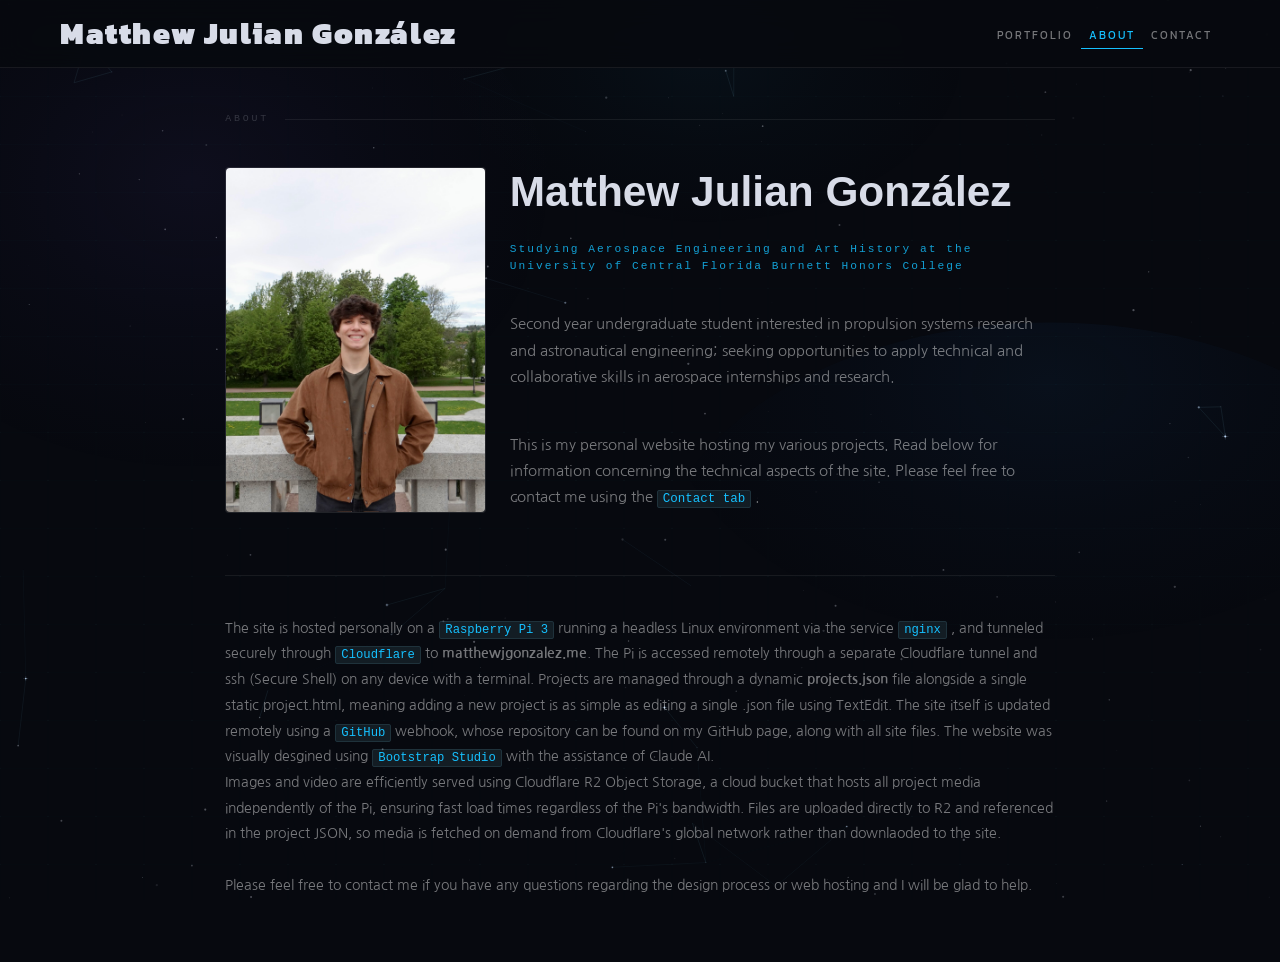
==== about.html @ 88d0260d "update" ====
<!DOCTYPE html>
<html data-bs-theme="light" lang="en">

<head>
    <meta charset="utf-8">
    <meta name="viewport" content="width=device-width, initial-scale=1.0, shrink-to-fit=no">
    <title>Matthew J. Gonzalez — About</title>
    <link rel="stylesheet" href="assets/bootstrap/css/bootstrap.min.css">
    <link rel="stylesheet" href="https://fonts.googleapis.com/css?family=Acme&amp;display=swap">
    <link rel="stylesheet" href="https://fonts.googleapis.com/css?family=Kanit&amp;display=swap">
    <link rel="stylesheet" href="https://fonts.googleapis.com/css?family=Nanum+Gothic&amp;display=swap">
    <link rel="stylesheet" href="https://fonts.googleapis.com/css?family=Nanum+Gothic+Coding&amp;display=swap">
    <link rel="stylesheet" href="assets/css/bss-overrides.css">
    <link rel="stylesheet" href="assets/css/custom.css">
</head>

<body><canvas id="stars"></canvas>
    <nav class="navbar navbar-expand-lg fixed-top pt-0 pb-0">
        <div class="container"><a class="navbar-brand" href="index.html">Matthew Julian González</a><button class="navbar-toggler" data-bs-toggle="collapse" data-bs-target="#navMenu" type="button"><span class="navbar-toggler-icon"></span></button>
            <div class="collapse navbar-collapse" id="navMenu">
                <ul class="navbar-nav ms-auto">
                    <li class="nav-item"><a class="nav-link" href="index.html">Portfolio</a></li>
                    <li class="nav-item"><a class="nav-link active" aria-current="page" href="about.html">About</a></li>
                    <li class="nav-item"><a class="nav-link" href="contact.html">Contact</a></li>
                </ul>
            </div>
        </div>
    </nav>
    <main>
        <div class="container py-5">
            <div class="row justify-content-center">
                <div class="col-12 col-md-10 col-lg-8">
                    <div class="page-label"><span>About</span></div>
                    <div class="row align-items-start mb-5 g-4">
                        <div class="col-12 col-sm-4">
                            <section class="portrait"><span><img class="ms-0 ps-0" src="assets/img/57A98EC6-3224-4E97-8A0B-B3E37F443D0D_1_201_a.jpeg" width="284" height="213"></span></section>
                        </div>
                        <div class="col-12 col-sm-8 col-xxl-8">
                            <div class="bio-name"><span>Matthew Julian González</span></div>
                            <div class="bio-role"><span><br>Studying Aerospace Engineering and Art History at the University of Central Florida Burnett Honors College<br><br></span></div>
                            <p class="bio-text">Second year undergraduate student interested in propulsion systems research and astronautical engineering; seeking opportunities to apply technical and collaborative skills in aerospace internships and research.<br><br></p><p class="mt-3 bio-text">This is my personal website hosting my various projects. Read below for information concerning the technical aspects of the site. Please feel free to contact me using the <a href="contact.html"><code class="link-box">Contact tab</code></a> .</p>

                        </div>
                    </div>
                    <hr class="section-divider">
                    <div class="section-label"><span></span></div><p class="tech-text">The site is hosted personally on a <a href="https://www.raspberrypi.com"><code class="link-box">Raspberry Pi 3</code></a> running a headless Linux environment via the service <a href="https://nginx.org" target="_blank"><code>nginx</code></a> , and tunneled securely through <a href="https://www.cloudflare.com"><code class="link-box">Cloudflare</code></a> to <strong>matthewjgonzalez.me</strong>. The Pi is accessed remotely through a separate Cloudflare tunnel and ssh (Secure Shell) on any device with a terminal. Projects are managed through a dynamic <strong>projects.json </strong>file alongside a single static project.html, meaning adding a new project is as simple as editing a single .json file using TextEdit. The site itself is updated remotely using a <a href="https://github.com"><code class="link-box">GitHub</code></a> webhook, whose repository can be found on my GitHub page, along with all site files. The website was visually desgined using <a href="https://bootstrapstudio.io"><code class="link-box">Bootstrap Studio</code></a> with the assistance of Claude AI.<br>Images and video are efficiently served using Cloudflare R2 Object Storage, a cloud bucket that hosts all project media independently of the Pi, ensuring fast load times regardless of the Pi's bandwidth. Files are uploaded directly to R2 and referenced in the project JSON, so media is fetched on demand from Cloudflare's global network rather than downlaoded to the site.<br><br>Please feel free to contact me if you have any questions regarding the design process or web hosting and I will be glad to help.</p>

                </div>
            </div>
        </div>
    </main>
    <script src="assets/bootstrap/js/bootstrap.min.js"></script>
    <script src="assets/js/main-4.js"></script>
</body>

</html>
---- assets/css/bss-overrides.css ----
:root, [data-bs-theme=light] {
  --bs-body-font-family: Acme, sans-serif;
}

[data-bs-theme=dark] {
  --bs-body-font-family: 'Nanum Gothic', sans-serif;
}
---- assets/css/custom.css ----
html {
  font-size: 16px;
}

/* ── DESIGN TOKENS ───────────────────────────────────────────────── */

:root {
  --bg: #07090f;
  --surface: rgba(255,255,255,0.025);
  --surface-2: rgba(255,255,255,0.04);
  --border: rgba(255,255,255,0.07);
  --border-hover: rgba(126,200,227,0.38);
  --text: #d8dce8;
  --text-muted: rgba(255,255,255,0.45);
  --text-dim: rgba(216,220,232,0.2);
  --accent: #16c1ff;
  --accent-dim: rgba(126,200,227,0.1);
  --accent-glow: rgba(126,200,227,0.06);
}

/* ── BASE ────────────────────────────────────────────────────────── */

body {
  background-color: var(--bg);
  color: var(--text);
  /*font-family: 'Syne', sans-serif;*/
  font-family: 'Nanum Gothic', sans-serif;
  overflow-x: hidden;
}

#stars {
  position: fixed;
  inset: 0;
  z-index: 0;
  pointer-events: none;
}

main {
  position: relative;
  z-index: 1;
  padding-top: 64px;
  min-height: 100vh;
}

/* ── NAVBAR ──────────────────────────────────────────────────────── */

.navbar {
  height: 68px;
  background: rgba(7,9,15,0.9) !important;
  backdrop-filter: blur(14px);
  -webkit-backdrop-filter: blur(14px);
  border-bottom: 1px solid var(--border);
  padding-left: 3rem;
  padding-right: 3rem;
}

.navbar-brand {
  font-family: 'Kanit', monospace;
  font-size: 1.9rem;
  font-weight: 900;
  letter-spacing: 0.1rem;
  color: var(--text) !important;
  /*text-transform: uppercase;*/
}

.nav-link {
  font-family: 'Kanit', monospace;
  font-size: 0.7rem;
  letter-spacing: 0.18em;
  text-transform: uppercase;
  color: var(--text-muted) !important;
  position: relative;
  padding-bottom: 4px !important;
  transition: color 0.2s;
}

.nav-link::after {
  content: '';
  position: absolute;
  bottom: -1px;
  left: 0;
  right: 0;
  height: 1px;
  background: var(--accent);
  transform: scaleX(0);
  transform-origin: left;
  transition: transform 0.25s ease;
}

.nav-link:hover, .nav-link.active {
  color: var(--accent) !important;
}

.nav-link:hover::after, .nav-link.active::after {
  transform: scaleX(1);
}

/* ── PAGE LABEL ──────────────────────────────────────────────────── */

.page-label {
  font-family: 'DM Mono', monospace;
  font-size: 0.62rem;
  letter-spacing: 0.28em;
  color: var(--text-dim);
  text-transform: uppercase;
  margin-bottom: 2.5rem;
  display: flex;
  align-items: center;
  gap: 1rem;
}

.page-label::after {
  content: '';
  flex: 1;
  height: 1px;
  background: var(--border);
}

/* ── PROJECT CARDS (index.html) ──────────────────────────────────── */

.project-card.card {
  background: var(--surface);
  border: 1px solid var(--border) !important;
  border-radius: 6px !important;
  cursor: pointer;
  transition: border-color 0.3s, transform 0.25s, box-shadow 0.3s;
  position: relative;
  overflow: hidden;
  margin-bottom: 1.5rem;
  text-decoration: none;
  color: inherit;
  display: block;
}

.project-card.card::before {
  content: '';
  position: absolute;
  inset: 0;
  background: linear-gradient(135deg, var(--accent-glow) 0%, transparent 55%);
  opacity: 0;
  transition: opacity 0.3s;
  pointer-events: none;
}

.project-card.card:hover {
  border-color: var(--border-hover) !important;
  transform: translateY(-3px);
  box-shadow: 0 12px 40px rgba(0,0,0,0.5), 0 0 0 1px rgba(126,200,227,0.07) !important;
  color: inherit;
}

.project-card.card:hover::before {
  opacity: 1;
}

.card-subtitle-label {
  font-family: 'DM Mono', monospace;
  font-size: 0.6rem;
  letter-spacing: 0.2em;
  color: var(--accent);
  text-transform: uppercase;
  opacity: 0.75;
  margin-bottom: 0.4rem;
}

.card-title {
  font-family: 'Syne', sans-serif;
  font-size: 1.15rem;
  font-weight: 600;
  color: var(--text);
  margin-bottom: 1.1rem;
}

.card-image-box {
  width: 100%;
  height: 210px;
  background: var(--surface-2);
  border: 1px solid var(--border);
  border-radius: 4px;
  display: flex;
  align-items: center;
  justify-content: center;
  margin-bottom: 1.1rem;
  position: relative;
  overflow: hidden;
}

/* Subtle engineering grid on image placeholder */

.card-image-box::after {
  content: '';
  position: absolute;
  inset: 0;
  background-image: linear-gradient(rgba(255,255,255,0.018) 1px, transparent 1px), linear-gradient(90deg, rgba(255,255,255,0.018) 1px, transparent 1px);
  background-size: 28px 28px;
}

.img-placeholder {
  font-family: 'DM Mono', monospace;
  font-size: 0.6rem;
  letter-spacing: 0.18em;
  color: var(--text-dim);
  text-transform: uppercase;
  z-index: 1;
}

.card-blurb {
  font-size: 0.88rem;
  color: var(--text-muted);
  line-height: 1.72;
  margin-bottom: 1rem;
}

.card-skills {
  display: flex;
  flex-wrap: wrap;
  gap: 0.45rem;
  margin-bottom: 1.25rem;
}

.skill-tag {
  font-family: 'DM Mono', monospace;
  font-size: 0.6rem;
  letter-spacing: 0.1em;
  color: var(--accent);
  background: var(--accent-dim);
  border: 1px solid rgba(126,200,227,0.14);
  border-radius: 2px;
  padding: 3px 8px;
  text-transform: uppercase;
}

.card-cta {
  padding-top: 1rem;
  border-top: 1px solid var(--border);
  display: flex;
  align-items: center;
  justify-content: space-between;
}

.cta-text {
  font-family: 'DM Mono', monospace;
  font-size: 0.62rem;
  letter-spacing: 0.14em;
  color: var(--text-dim);
  text-transform: uppercase;
}

.cta-arrow {
  font-size: 0.85rem;
  color: var(--accent);
  transition: transform 0.2s;
  opacity: 0.7;
}

.project-card.card:hover .cta-arrow {
  transform: translateX(5px);
  opacity: 1;
}

/* ── ABOUT PAGE ──────────────────────────────────────────────────── */

.portrait {
  aspect-ratio: 1;
  width: 100%;
  background: var(--surface-2);
  border: 1px solid var(--border);
  border-radius: 4px;
  display: flex;
  align-items: center;
  justify-content: center;
  font-family: 'DM Mono', monospace;
  font-size: 0.58rem;
  letter-spacing: 0.14em;
  color: var(--text-dim);
  text-transform: uppercase;
}

.bio-name {
  font-family: 'Syne', sans-serif;
  font-size: 2.65rem;
  font-weight: 700;
  color: var(--text);
  margin-bottom: 0.4rem;
  line-height: 1.2;
}

.bio-role {
  font-family: 'DM Mono', monospace;
  font-size: 0.7rem;
  letter-spacing: 0.18em;
  color: var(--accent);
  /*text-transform: uppercase;*/
  margin-bottom: 1.25rem;
  opacity: 0.82;
}

.bio-text {
  font-size: 0.92rem;
  color: var(--text-muted);
  line-height: 1.78;
}

.section-divider {
  border-color: var(--border);
  opacity: 1;
  margin: 2.5rem 0;
}

.section-label {
  font-family: 'DM Mono', monospace;
  font-size: 0.6rem;
  letter-spacing: 0.26em;
  color: var(--text-dim);
  text-transform: uppercase;
  margin-bottom: 1rem;
}

.tech-text {
  font-size: 0.9rem;
  color: var(--text-muted);
  line-height: 1.78;
}

.tech-text code {
  font-family: 'DM Mono', monospace;
  font-size: 0.85em;
  color: var(--accent);
  background: var(--accent-dim);
  border: 1px solid rgba(126,200,227,0.12);
  border-radius: 2px;
  padding: 1px 5px;
}

/* ── CONTACT PAGE ────────────────────────────────────────────────── */

.contact-intro {
  font-size: 0.92rem;
  color: var(--text-muted);
  line-height: 1.72;
  margin-bottom: 2.5rem;
  max-width: 440px;
}

.social-row {
  display: flex;
  align-items: center;
  justify-content: space-between;
  padding: 0.9rem 1.25rem;
  border: 1px solid var(--border);
  border-radius: 4px;
  background: var(--surface);
  margin-bottom: 0.7rem;
  transition: border-color 0.2s, background 0.2s;
  text-decoration: none;
  color: inherit;
}

.social-row:hover {
  border-color: var(--border-hover);
  background: var(--accent-glow);
  color: inherit;
}

.social-name {
  font-family: 'DM Mono', monospace;
  font-size: 0.78rem;
  letter-spacing: 0.1em;
  color: var(--text);
}

.social-handle {
  font-family: 'DM Mono', monospace;
  font-size: 0.68rem;
  color: var(--text-muted);
}

/* ── PROJECT DETAIL PAGES (/projects/*.html) ─────────────────────── */

.back-link {
  font-family: 'DM Mono', monospace;
  font-size: 0.68rem;
  letter-spacing: 0.16em;
  color: var(--text-muted);
  text-transform: uppercase;
  display: inline-flex;
  align-items: center;
  gap: 0.5rem;
  margin-bottom: 2.5rem;
  transition: color 0.2s;
  text-decoration: none;
}

.back-link:hover {
  color: var(--accent);
}

.project-detail-subtitle {
  font-family: 'DM Mono', monospace;
  font-size: 0.62rem;
  letter-spacing: 0.2em;
  color: var(--accent);
  text-transform: uppercase;
  opacity: 0.78;
  margin-bottom: 0.5rem;
}

.project-detail-title {
  font-family: 'Syne', sans-serif;
  font-size: 2rem;
  font-weight: 700;
  color: var(--text);
  margin-bottom: 2rem;
  line-height: 1.15;
}

.gallery-cell {
  aspect-ratio: 16/10;
  background: var(--surface-2);
  border: 1px solid var(--border);
  border-radius: 4px;
  display: flex;
  align-items: center;
  justify-content: center;
  position: relative;
  overflow: hidden;
  margin-bottom: 1rem;
}

.gallery-cell::after {
  content: '';
  position: absolute;
  inset: 0;
  background-image: linear-gradient(rgba(255,255,255,0.015) 1px, transparent 1px), linear-gradient(90deg, rgba(255,255,255,0.015) 1px, transparent 1px);
  background-size: 24px 24px;
}

.gallery-cell span {
  font-family: 'DM Mono', monospace;
  font-size: 0.55rem;
  color: var(--text-dim);
  letter-spacing: 0.12em;
  text-transform: uppercase;
  z-index: 1;
}

.project-desc {
  font-size: 0.93rem;
  color: var(--text-muted);
  line-height: 1.78;
  margin-bottom: 2rem;
}

/* ── SCROLLBAR ───────────────────────────────────────────────────── */

::-webkit-scrollbar {
  width: 3px;
}

::-webkit-scrollbar-track {
  background: transparent;
}

::-webkit-scrollbar-thumb {
  background: rgba(255,255,255,0.08);
  border-radius: 2px;
}

.container {
  max-width: 1800px;
}

.tech-text a code {
  color: var(--accent) !important;
  background: var(--accent-dim) !important;
  border: 1px solid rgba(126,200,227,0.12) !important;
  border-radius: 2px !important;
  padding: 1px 5px !important;
  text-decoration: none !important;
}

.link-box {
  font-family: 'DM Mono', monospace;
  font-size: 0.85em;
  color: var(--accent) !important;
  background: var(--accent-dim) !important;
  border: 1px solid rgba(126,200,227,0.12) !important;
  border-radius: 2px !important;
  padding: 1px 5px !important;
  text-decoration: none !important;
}

a:has(code) {
  text-decoration: none !important;
}

a:has(code):hover code {
  background: rgba(126,200,227,0.2) !important;
  border-color: rgba(126,200,227,0.4) !important;
}

.portrait img {
  width: 100%;
  height: 100%;
  object-fit: cover;
  border-radius: 4px;
}

/* Card thumbnail image */

.card-thumb {
  width: 100%;
  height: auto;
  max-height: 550px;
  object-fit: contain;
  border-radius: 4px;
  border: 1px solid var(--border);
  display: block;
  margin-bottom: 1.1rem;
}
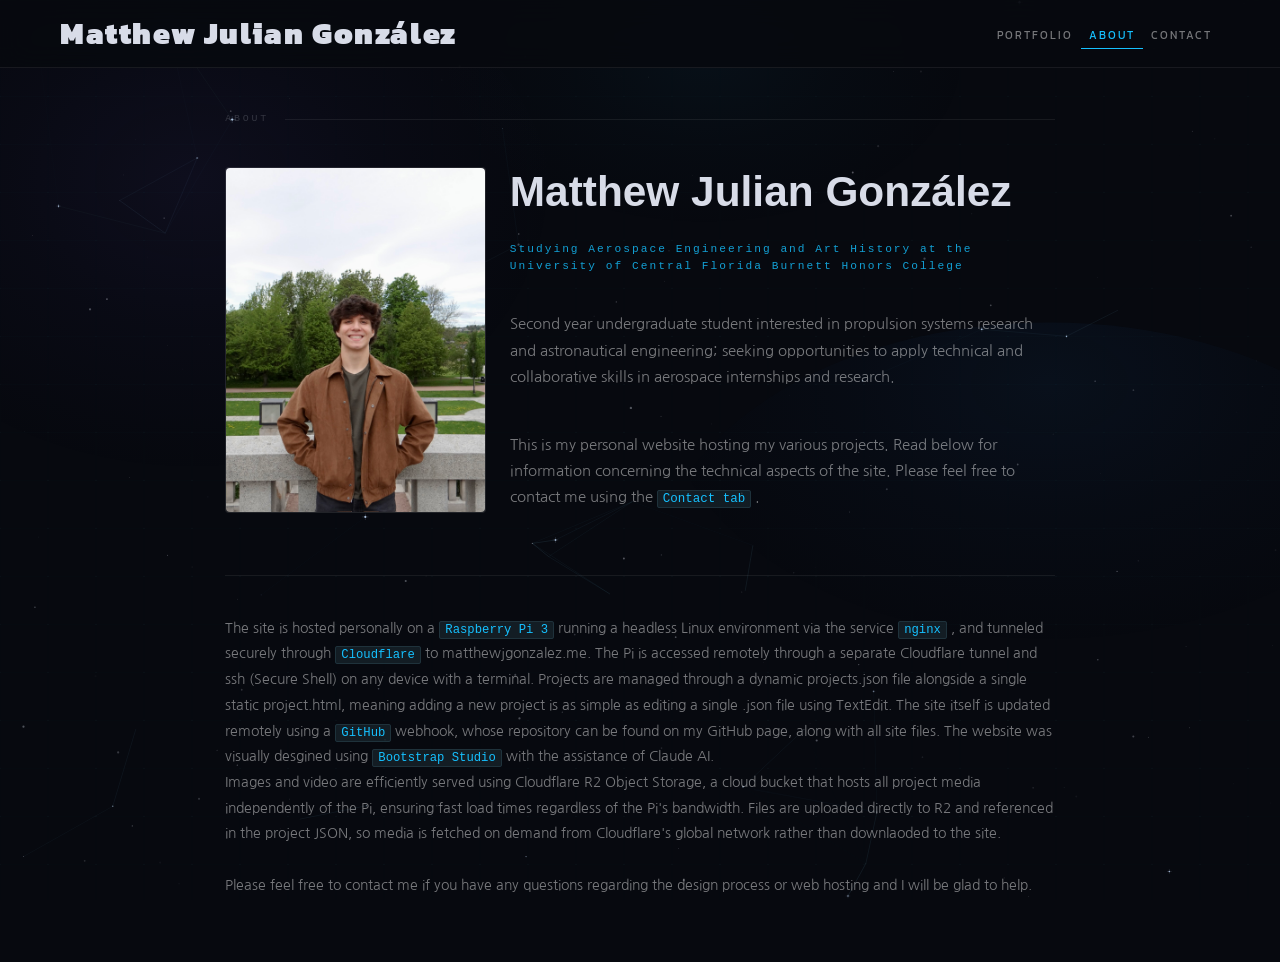
==== commit 87774979: "update" ====
--- a/about.html
+++ b/about.html
@@ -43,7 +43,7 @@
                         </div>
                     </div>
                     <hr class="section-divider">
-                    <div class="section-label"><span></span></div><p class="tech-text">The site is hosted personally on a <a href="https://www.raspberrypi.com"><code class="link-box">Raspberry Pi 3</code></a> running a headless Linux environment via the service <a href="https://nginx.org" target="_blank"><code>nginx</code></a> , and tunneled securely through <a href="https://www.cloudflare.com"><code class="link-box">Cloudflare</code></a> to <strong>matthewjgonzalez.me</strong>. The Pi is accessed remotely through a separate Cloudflare tunnel and ssh (Secure Shell) on any device with a terminal. Projects are managed through a dynamic <strong>projects.json </strong>file alongside a single static project.html, meaning adding a new project is as simple as editing a single .json file using TextEdit. The site itself is updated remotely using a <a href="https://github.com"><code class="link-box">GitHub</code></a> webhook, whose repository can be found on my GitHub page, along with all site files. The website was visually desgined using <a href="https://bootstrapstudio.io"><code class="link-box">Bootstrap Studio</code></a> with the assistance of Claude AI.<br>Images and video are efficiently served using Cloudflare R2 Object Storage, a cloud bucket that hosts all project media independently of the Pi, ensuring fast load times regardless of the Pi's bandwidth. Files are uploaded directly to R2 and referenced in the project JSON, so media is fetched on demand from Cloudflare's global network rather than downlaoded to the site.<br><br>Please feel free to contact me if you have any questions regarding the design process or web hosting and I will be glad to help.</p>
+                    <div class="section-label"><span></span></div><p class="tech-text">The site is hosted personally on a <a href="https://www.raspberrypi.com"><code class="link-box">Raspberry Pi 3</code></a> running a headless Linux environment via the service <a href="https://nginx.org" target="_blank"><code>nginx</code></a> , and tunneled securely through <a href="https://www.cloudflare.com"><code class="link-box">Cloudflare</code></a> to matthewjgonzalez.me. The Pi is accessed remotely through a separate Cloudflare tunnel and ssh (Secure Shell) on any device with a terminal. Projects are managed through a dynamic projects.json file alongside a single static project.html, meaning adding a new project is as simple as editing a single .json file using TextEdit. The site itself is updated remotely using a <a href="https://github.com"><code class="link-box">GitHub</code></a> webhook, whose repository can be found on my GitHub page, along with all site files. The website was visually desgined using <a href="https://bootstrapstudio.io"><code class="link-box">Bootstrap Studio</code></a> with the assistance of Claude AI.<br>Images and video are efficiently served using Cloudflare R2 Object Storage, a cloud bucket that hosts all project media independently of the Pi, ensuring fast load times regardless of the Pi's bandwidth. Files are uploaded directly to R2 and referenced in the project JSON, so media is fetched on demand from Cloudflare's global network rather than downlaoded to the site.<br><br>Please feel free to contact me if you have any questions regarding the design process or web hosting and I will be glad to help.</p>
 
                 </div>
             </div>
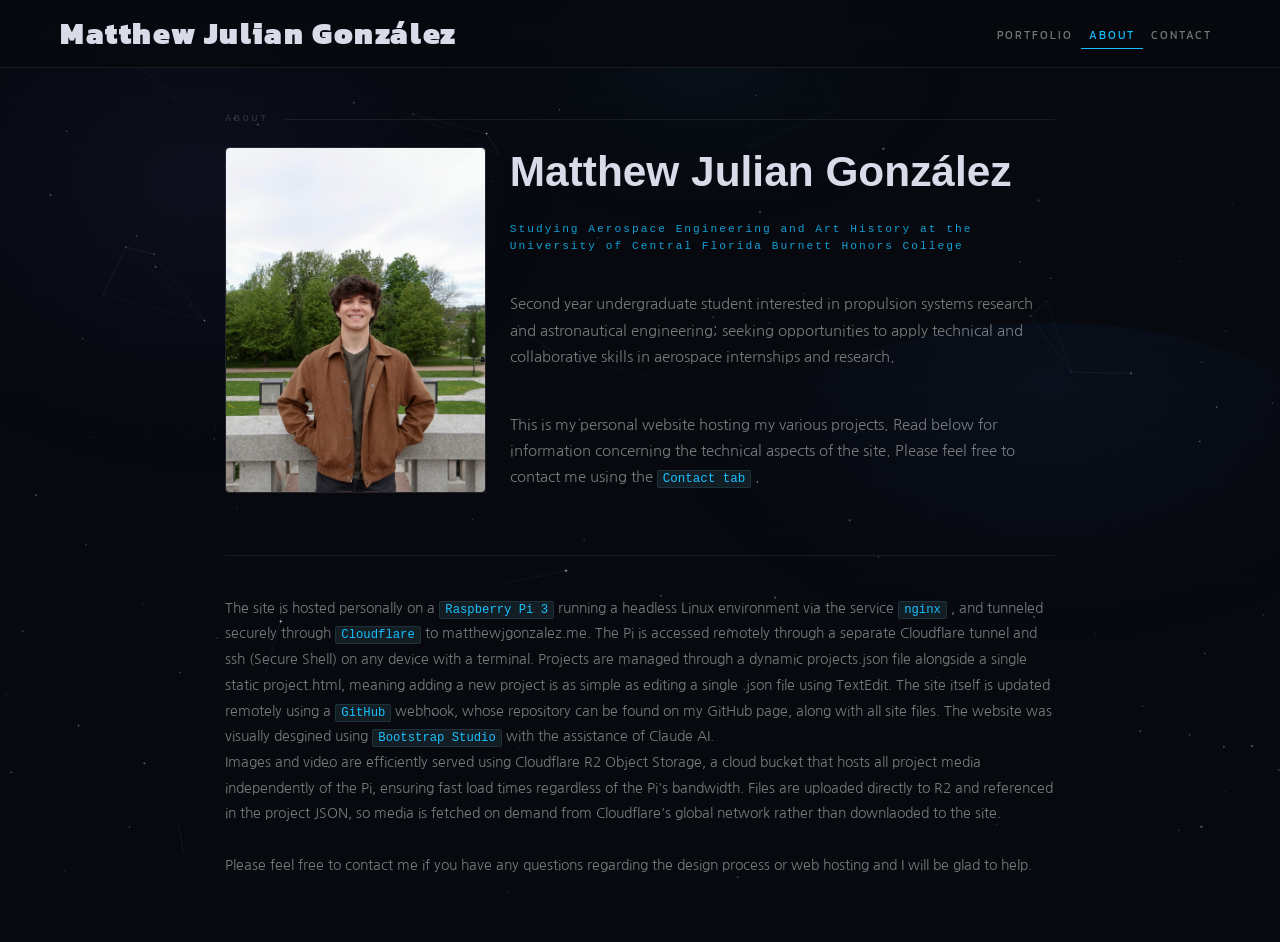
==== commit 04142178: "update" ====
--- a/about.html
+++ b/about.html
@@ -5,6 +5,14 @@
     <meta charset="utf-8">
     <meta name="viewport" content="width=device-width, initial-scale=1.0, shrink-to-fit=no">
     <title>Matthew J. Gonzalez — About</title>
+    <link rel="apple-touch-icon" type="image/png" sizes="180x180" href="assets/img/favicon-180.png">
+    <link rel="icon" type="image/png" sizes="16x16" href="assets/img/favicon-16.png">
+    <link rel="icon" type="image/png" sizes="16x16" href="assets/img/favicon-16.png" media="(prefers-color-scheme: dark)">
+    <link rel="icon" type="image/png" sizes="32x32" href="assets/img/favicon-32.png">
+    <link rel="icon" type="image/png" sizes="32x32" href="assets/img/favicon-32.png" media="(prefers-color-scheme: dark)">
+    <link rel="icon" type="image/png" sizes="180x180" href="assets/img/favicon-180.png">
+    <link rel="icon" type="image/png" sizes="192x192" href="assets/img/favicon-192.png">
+    <link rel="icon" type="image/png" sizes="512x512" href="assets/img/favicon-512.png">
     <link rel="stylesheet" href="assets/bootstrap/css/bootstrap.min.css">
     <link rel="stylesheet" href="https://fonts.googleapis.com/css?family=Acme&amp;display=swap">
     <link rel="stylesheet" href="https://fonts.googleapis.com/css?family=Kanit&amp;display=swap">
--- a/assets/css/custom.css
+++ b/assets/css/custom.css
@@ -103,7 +103,7 @@
   letter-spacing: 0.28em;
   color: var(--text-dim);
   text-transform: uppercase;
-  margin-bottom: 2.5rem;
+  margin-bottom: 1.25rem;
   display: flex;
   align-items: center;
   gap: 1rem;
@@ -165,7 +165,7 @@
 
 .card-title {
   font-family: 'Syne', sans-serif;
-  font-size: 1.15rem;
+  font-size: 1.4rem;
   font-weight: 600;
   color: var(--text);
   margin-bottom: 1.1rem;
@@ -519,3 +519,271 @@
   margin-bottom: 1.1rem;
 }
 
+/* ── TAG FILTER ──────────────────────────────────────────────────── */
+
+.tag-filter-btn {
+  font-family: 'Nanum Gothic Coding', monospace;
+  font-size: 0.6rem;
+  letter-spacing: 0.1em;
+  text-transform: uppercase;
+  color: var(--text-dim);
+  background: transparent;
+  border: 1px solid var(--border);
+  border-radius: 2px;
+  padding: 3px 8px;
+  cursor: pointer;
+  transition: background 0.2s, border-color 0.2s, color 0.2s;
+}
+
+.tag-filter-btn:hover {
+  color: var(--accent);
+  border-color: rgba(126,200,227,0.3);
+  background: var(--accent-dim);
+}
+
+.tag-filter-btn.active {
+  color: var(--accent);
+  background: var(--accent-dim);
+  border-color: rgba(126,200,227,0.35);
+}
+
+/* ── FILTER BAR ──────────────────────────────────────────────────── */
+
+.filter-bar {
+  display: flex;
+  align-items: center;
+  gap: 0.5rem;
+  margin-bottom: 1.5rem;
+  flex-wrap: wrap;
+}
+
+.filter-sort-label {
+  font-family: 'Nanum Gothic Coding', monospace;
+  font-size: 0.58rem;
+  letter-spacing: 0.16em;
+  text-transform: uppercase;
+  color: var(--text-dim);
+  padding-right: 0.55rem;
+  border-right: 1px solid var(--border);
+  line-height: 1;
+  align-self: center;
+}
+
+.filter-sort-group {
+  display: flex;
+  align-items: center;
+  gap: 0.4rem;
+}
+
+.sort-btn {
+  font-family: 'Nanum Gothic Coding', monospace;
+  font-size: 0.62rem;
+  letter-spacing: 0.12em;
+  text-transform: uppercase;
+  color: var(--text-muted);
+  background: transparent;
+  border: 1px solid transparent;
+  border-radius: 2px;
+  padding: 5px 13px;
+  cursor: pointer;
+  transition: background 0.2s, border-color 0.2s, color 0.2s;
+}
+
+.sort-btn:hover {
+  background: var(--accent-dim);
+  border-color: var(--border-hover);
+  color: var(--accent);
+}
+
+.sort-btn.active {
+  background: var(--accent-dim);
+  border-color: rgba(126,200,227,0.35);
+  color: var(--accent);
+}
+
+.filter-dropdown-wrap {
+  position: relative;
+}
+
+.filter-toggle-btn {
+  font-family: 'Nanum Gothic Coding', monospace;
+  font-size: 0.62rem;
+  letter-spacing: 0.12em;
+  text-transform: uppercase;
+  color: var(--text-muted);
+  background: var(--surface);
+  border: 1px solid var(--border);
+  border-radius: 2px;
+  padding: 5px 13px;
+  cursor: pointer;
+  transition: background 0.2s, border-color 0.2s, color 0.2s;
+}
+
+.filter-toggle-btn:hover, .filter-toggle-btn.active {
+  background: var(--accent-dim);
+  border-color: var(--border-hover);
+  color: var(--accent);
+}
+
+.filter-panel {
+  display: none;
+  position: absolute;
+  top: calc(100% + 6px);
+  left: 0;
+  background: #0d1017;
+  border: 1px solid var(--border);
+  border-radius: 4px;
+  padding: 0.8rem 1rem;
+  min-width: 260px;
+  z-index: 200;
+  flex-direction: column;
+  gap: 0.65rem;
+}
+
+.filter-panel.open {
+  display: flex;
+}
+
+.filter-row {
+  display: flex;
+  align-items: center;
+  gap: 0.5rem;
+}
+
+.filter-label {
+  font-family: 'Nanum Gothic Coding', monospace;
+  font-size: 0.58rem;
+  letter-spacing: 0.16em;
+  text-transform: uppercase;
+  color: var(--text-dim);
+  min-width: 38px;
+}
+
+.filter-select, .filter-month-input {
+  font-family: 'Nanum Gothic Coding', monospace;
+  font-size: 0.62rem;
+  color: var(--text-muted);
+  background: var(--surface-2);
+  border: 1px solid var(--border);
+  border-radius: 2px;
+  padding: 3px 7px;
+  outline: none;
+  color-scheme: dark;
+  transition: border-color 0.2s;
+}
+
+.filter-select:focus, .filter-month-input:focus {
+  border-color: var(--border-hover);
+}
+
+.filter-sep {
+  color: var(--text-dim);
+  font-family: 'Nanum Gothic Coding', monospace;
+  font-size: 0.7rem;
+}
+
+/* ── TAG ROW (collapsible, below filter bar) ─────────────────────── */
+
+.tag-filter-row {
+  display: none;
+  flex-wrap: wrap;
+  gap: 0.4rem;
+  margin-bottom: 0.85rem;
+}
+
+.tag-filter-row.open {
+  display: flex;
+}
+
+/* ── CARD DATE BLOCK ─────────────────────────────────────────────── */
+
+.card-header-row {
+  display: flex;
+  justify-content: space-between;
+  align-items: flex-start;
+  gap: 0.75rem;
+  margin-bottom: -1.67rem;
+}
+
+.card-header-left {
+  flex: 1;
+  min-width: 0;
+}
+
+.card-date-block {
+  flex-shrink: 0;
+  text-align: right;
+}
+
+.card-date-season {
+  font-family: 'Kanit', sans-serif;
+  font-size: 1.1rem;
+  font-weight: 600;
+  color: var(--text);
+  line-height: 1.2;
+}
+
+.card-date-months {
+  font-family: 'Nanum Gothic', sans-serif;
+  font-size: 0.82rem;
+  color: var(--text-muted);
+  line-height: 1.35;
+}
+
+.card-date-code {
+  font-family: 'Nanum Gothic Coding', monospace;
+  font-size: 0.62rem;
+  letter-spacing: 0.04em;
+  color: var(--text-muted);
+}
+
+/* ── MISC ────────────────────────────────────────────────────────── */
+
+.no-results {
+  font-family: 'Nanum Gothic Coding', monospace;
+  font-size: 0.75rem;
+  color: var(--text-dim);
+  text-align: center;
+  padding: 2rem 0;
+}
+
+.row > [class*="col"] > .project-card.card {
+  margin-bottom: 0;
+}
+
+/* ── MOBILE FIXES (≤576px only) ─────────────────────────────────── */
+
+/* Navbar stays fixed — name never moves */
+
+@media (max-width: 576px) {
+  .navbar {
+    position: fixed;
+    padding-left: 1rem;
+    padding-right: 1rem;
+  }
+}
+
+/* Shrink brand font so full name fits on one line */
+
+@media (max-width: 576px) {
+  .navbar-brand {
+    font-size: 1.35rem;
+  }
+}
+
+/* Base clearance for closed navbar height */
+
+@media (max-width: 576px) {
+  main {
+    padding-top: 72px;
+  }
+}
+
+/* Card header: keep side-by-side layout, neutralize negative margin */
+
+@media (max-width: 576px) {
+  .card-header-row {
+    margin-bottom: 0.35rem;
+  }
+}
+
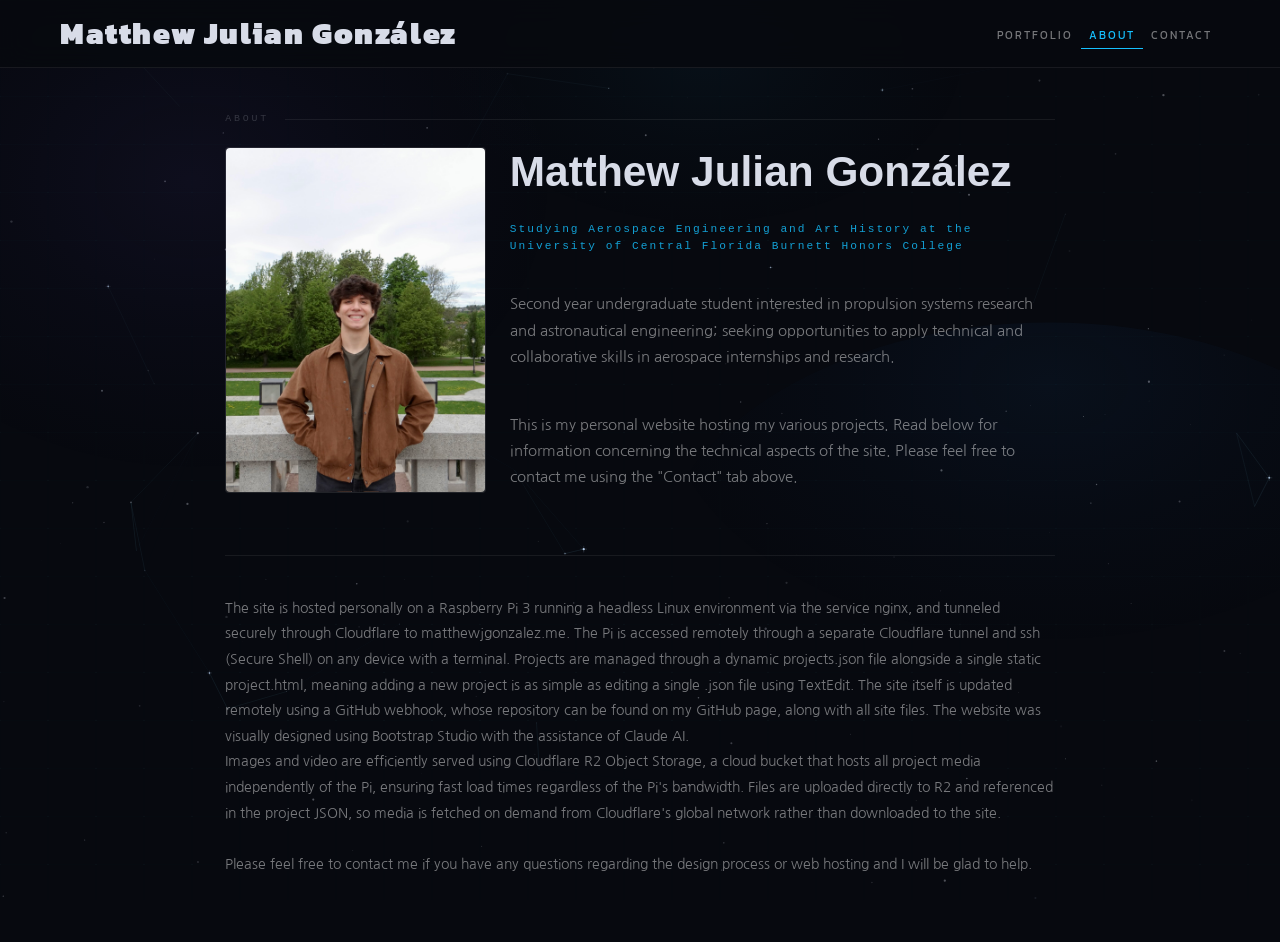
==== commit e47f9baf: "update" ====
--- a/about.html
+++ b/about.html
@@ -46,13 +46,12 @@
                         <div class="col-12 col-sm-8 col-xxl-8">
                             <div class="bio-name"><span>Matthew Julian González</span></div>
                             <div class="bio-role"><span><br>Studying Aerospace Engineering and Art History at the University of Central Florida Burnett Honors College<br><br></span></div>
-                            <p class="bio-text">Second year undergraduate student interested in propulsion systems research and astronautical engineering; seeking opportunities to apply technical and collaborative skills in aerospace internships and research.<br><br></p><p class="mt-3 bio-text">This is my personal website hosting my various projects. Read below for information concerning the technical aspects of the site. Please feel free to contact me using the <a href="contact.html"><code class="link-box">Contact tab</code></a> .</p>
+                            <p class="bio-text">Second year undergraduate student interested in propulsion systems research and astronautical engineering; seeking opportunities to apply technical and collaborative skills in aerospace internships and research.<br><br></p><p class="mt-3 bio-text">This is my personal website hosting my various projects. Read below for information concerning the technical aspects of the site. Please feel free to contact me using the "Contact" tab above.</p>
 
                         </div>
                     </div>
                     <hr class="section-divider">
-                    <div class="section-label"><span></span></div><p class="tech-text">The site is hosted personally on a <a href="https://www.raspberrypi.com"><code class="link-box">Raspberry Pi 3</code></a> running a headless Linux environment via the service <a href="https://nginx.org" target="_blank"><code>nginx</code></a> , and tunneled securely through <a href="https://www.cloudflare.com"><code class="link-box">Cloudflare</code></a> to matthewjgonzalez.me. The Pi is accessed remotely through a separate Cloudflare tunnel and ssh (Secure Shell) on any device with a terminal. Projects are managed through a dynamic projects.json file alongside a single static project.html, meaning adding a new project is as simple as editing a single .json file using TextEdit. The site itself is updated remotely using a <a href="https://github.com"><code class="link-box">GitHub</code></a> webhook, whose repository can be found on my GitHub page, along with all site files. The website was visually desgined using <a href="https://bootstrapstudio.io"><code class="link-box">Bootstrap Studio</code></a> with the assistance of Claude AI.<br>Images and video are efficiently served using Cloudflare R2 Object Storage, a cloud bucket that hosts all project media independently of the Pi, ensuring fast load times regardless of the Pi's bandwidth. Files are uploaded directly to R2 and referenced in the project JSON, so media is fetched on demand from Cloudflare's global network rather than downlaoded to the site.<br><br>Please feel free to contact me if you have any questions regarding the design process or web hosting and I will be glad to help.</p>
-
+                    <div class="section-label"><span></span></div><p class="tech-text">The site is hosted personally on a Raspberry Pi 3 running a headless Linux environment via the service nginx, and tunneled securely through Cloudflare to matthewjgonzalez.me. The Pi is accessed remotely through a separate Cloudflare tunnel and ssh (Secure Shell) on any device with a terminal. Projects are managed through a dynamic projects.json file alongside a single static project.html, meaning adding a new project is as simple as editing a single .json file using TextEdit. The site itself is updated remotely using a GitHub webhook, whose repository can be found on my GitHub page, along with all site files. The website was visually designed using Bootstrap Studio with the assistance of Claude AI.<br>Images and video are efficiently served using Cloudflare R2 Object Storage, a cloud bucket that hosts all project media independently of the Pi, ensuring fast load times regardless of the Pi's bandwidth. Files are uploaded directly to R2 and referenced in the project JSON, so media is fetched on demand from Cloudflare's global network rather than downloaded to the site.<br><br>Please feel free to contact me if you have any questions regarding the design process or web hosting and I will be glad to help.</p>
                 </div>
             </div>
         </div>
--- a/assets/css/custom.css
+++ b/assets/css/custom.css
@@ -787,3 +787,37 @@
   }
 }
 
+/* ── LOAD ERROR (fetch failure fallback) ────────────────────────── */
+
+.load-error {
+  text-align: center;
+  padding: 2.5rem 1rem;
+}
+
+.load-error-text {
+  font-family: 'Nanum Gothic Coding', monospace;
+  font-size: 0.75rem;
+  color: var(--text-dim);
+  margin-bottom: 1rem;
+}
+
+.load-error-btn {
+  font-family: 'Nanum Gothic Coding', monospace;
+  font-size: 0.62rem;
+  letter-spacing: 0.12em;
+  text-transform: uppercase;
+  color: var(--text-muted);
+  background: var(--surface);
+  border: 1px solid var(--border);
+  border-radius: 2px;
+  padding: 5px 13px;
+  cursor: pointer;
+  transition: background 0.2s, border-color 0.2s, color 0.2s;
+}
+
+.load-error-btn:hover {
+  background: var(--accent-dim);
+  border-color: var(--border-hover);
+  color: var(--accent);
+}
+
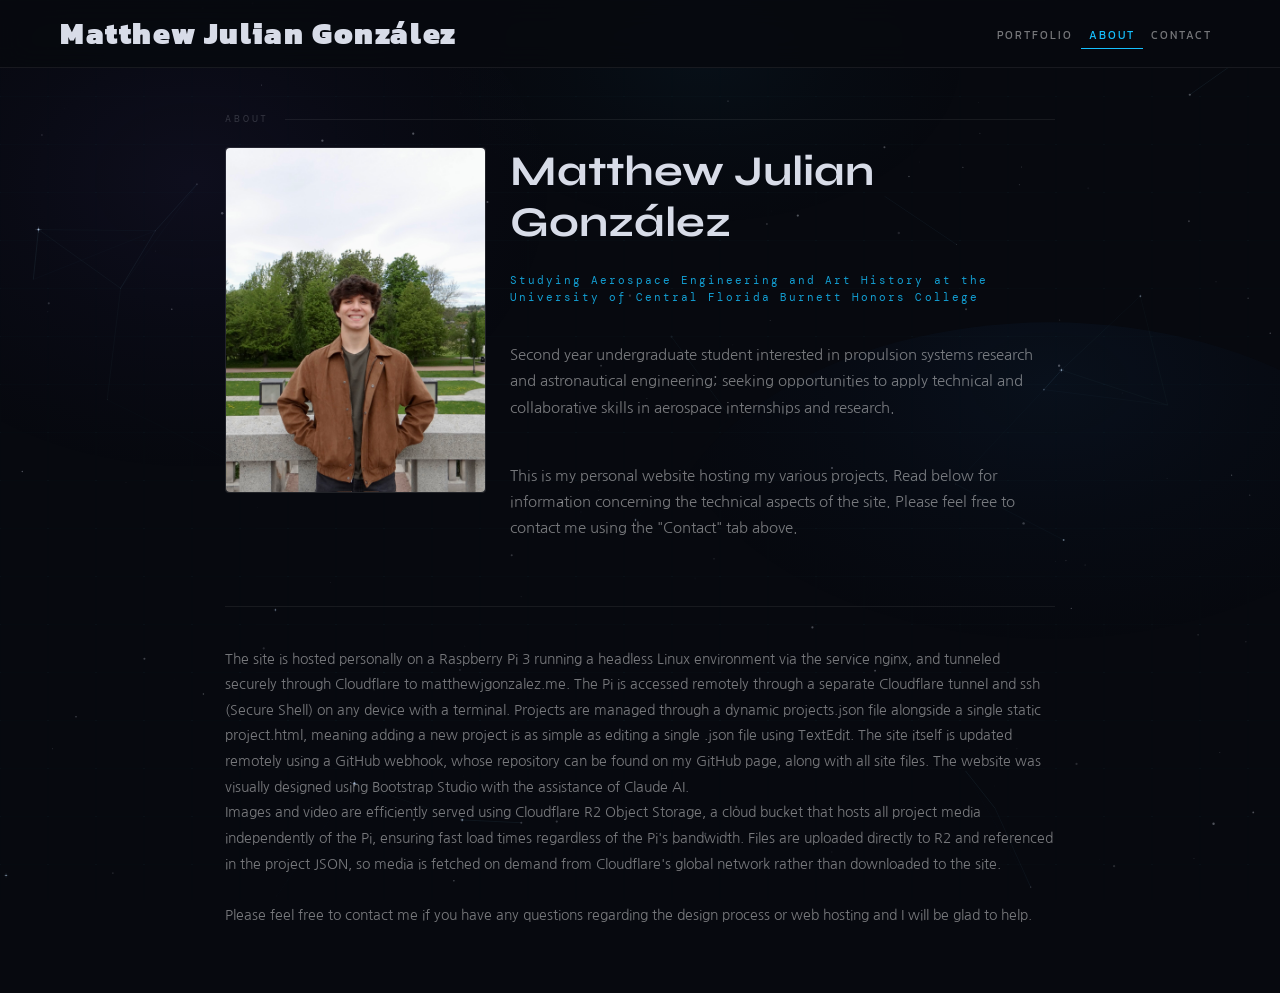
==== commit 36bcebb8: "load DM Mono and Syne, consolidate font requests, dedupe shared JS" ====
--- a/about.html
+++ b/about.html
@@ -14,10 +14,9 @@
     <link rel="icon" type="image/png" sizes="192x192" href="assets/img/favicon-192.png">
     <link rel="icon" type="image/png" sizes="512x512" href="assets/img/favicon-512.png">
     <link rel="stylesheet" href="assets/bootstrap/css/bootstrap.min.css">
-    <link rel="stylesheet" href="https://fonts.googleapis.com/css?family=Acme&amp;display=swap">
-    <link rel="stylesheet" href="https://fonts.googleapis.com/css?family=Kanit&amp;display=swap">
-    <link rel="stylesheet" href="https://fonts.googleapis.com/css?family=Nanum+Gothic&amp;display=swap">
-    <link rel="stylesheet" href="https://fonts.googleapis.com/css?family=Nanum+Gothic+Coding&amp;display=swap">
+    <link rel="preconnect" href="https://fonts.googleapis.com">
+    <link rel="preconnect" href="https://fonts.gstatic.com" crossorigin>
+    <link rel="stylesheet" href="https://fonts.googleapis.com/css2?family=DM+Mono&family=Kanit:wght@400;600;900&family=Nanum+Gothic:wght@400;700&family=Nanum+Gothic+Coding:wght@400;700&family=Syne:wght@400;600;700&display=swap">
     <link rel="stylesheet" href="assets/css/bss-overrides.css">
     <link rel="stylesheet" href="assets/css/custom.css">
 </head>
@@ -57,7 +56,7 @@
         </div>
     </main>
     <script src="assets/bootstrap/js/bootstrap.min.js"></script>
-    <script src="assets/js/main-4.js"></script>
+    <script src="assets/js/main.js"></script>
 </body>
 
 </html>
--- a/assets/css/custom.css
+++ b/assets/css/custom.css
@@ -451,6 +451,23 @@
   margin-bottom: 2rem;
 }
 
+/* In-text links. Descriptions render through innerHTML, so an <a> in
+   projects.json works as-is — this just keeps it from showing up as
+   default browser blue. Underline sits below the baseline so descenders
+   stay legible, and it thickens on hover rather than changing colour. */
+.project-desc a {
+  color: var(--accent);
+  text-decoration: underline;
+  text-decoration-color: rgba(22,193,255,0.35);
+  text-underline-offset: 3px;
+  text-decoration-thickness: 1px;
+  transition: color 0.2s, text-decoration-color 0.2s;
+}
+.project-desc a:hover {
+  color: #7fdcff;
+  text-decoration-color: rgba(22,193,255,0.9);
+}
+
 /* ── SCROLLBAR ───────────────────────────────────────────────────── */
 
 ::-webkit-scrollbar {
@@ -519,6 +536,41 @@
   margin-bottom: 1.1rem;
 }
 
+/* Video thumbnails share .card-thumb, so they only need the bits an
+   <img> doesn't: a dark backdrop while the first frame decodes, and
+   no native controls on hover. */
+.card-thumb-video {
+  background: #000;
+  pointer-events: none;
+}
+.card-thumb-video::-webkit-media-controls { display: none !important; }
+
+/* A still image with a separate clip layered over it. The wrapper takes
+   its size from the image, so the card's height never shifts when the
+   clip fades in — and a missing clip changes nothing at all. */
+.card-thumb-wrap {
+  position: relative;
+  display: block;
+  margin-bottom: 1.1rem;
+}
+.card-thumb-wrap .card-thumb { margin-bottom: 0; }
+
+.card-thumb-hover {
+  position: absolute;
+  inset: 0;
+  width: 100%;
+  height: 100%;
+  object-fit: cover;
+  border-radius: 4px;
+  border: 1px solid var(--border);
+  background: #000;
+  opacity: 0;
+  transition: opacity 0.25s ease;
+  pointer-events: none;
+}
+.card-thumb-hover.showing { opacity: 1; }
+.card-thumb-hover::-webkit-media-controls { display: none !important; }
+
 /* ── TAG FILTER ──────────────────────────────────────────────────── */
 
 .tag-filter-btn {
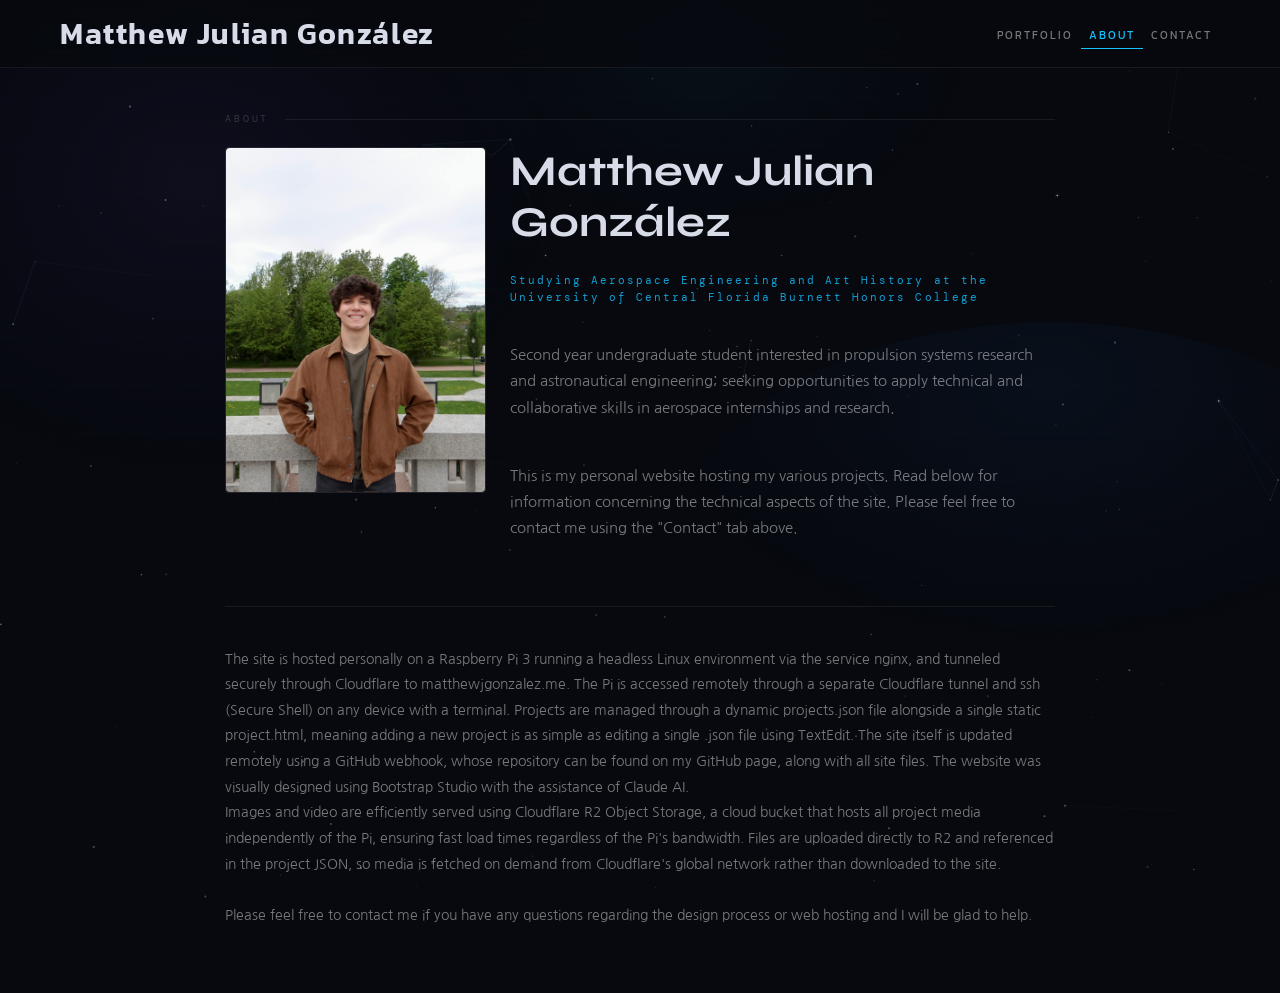
==== commit a035fe54: "update" ====
--- a/about.html
+++ b/about.html
@@ -16,7 +16,7 @@
     <link rel="stylesheet" href="assets/bootstrap/css/bootstrap.min.css">
     <link rel="preconnect" href="https://fonts.googleapis.com">
     <link rel="preconnect" href="https://fonts.gstatic.com" crossorigin>
-    <link rel="stylesheet" href="https://fonts.googleapis.com/css2?family=DM+Mono&family=Kanit:wght@400;600;900&family=Nanum+Gothic:wght@400;700&family=Nanum+Gothic+Coding:wght@400;700&family=Syne:wght@400;600;700&display=swap">
+    <link rel="stylesheet" href="https://fonts.googleapis.com/css2?family=DM+Mono&family=Kanit:wght@400;600&family=Nanum+Gothic:wght@400;700&family=Nanum+Gothic+Coding&family=Syne:wght@400;600;700&display=swap">
     <link rel="stylesheet" href="assets/css/bss-overrides.css">
     <link rel="stylesheet" href="assets/css/custom.css">
 </head>
--- a/assets/css/custom.css
+++ b/assets/css/custom.css
@@ -57,7 +57,11 @@
 .navbar-brand {
   font-family: 'Kanit', monospace;
   font-size: 1.9rem;
-  font-weight: 900;
+  /* Was 900. Until Aug 2026 only Kanit 400 was loaded, so the browser
+     faked the bold; real 900 came out far heavier than the design that
+     had actually been on screen for a year. 600 matches .card-date-season,
+     so it costs no extra font file. */
+  font-weight: 600;
   letter-spacing: 0.1rem;
   color: var(--text) !important;
   /*text-transform: uppercase;*/
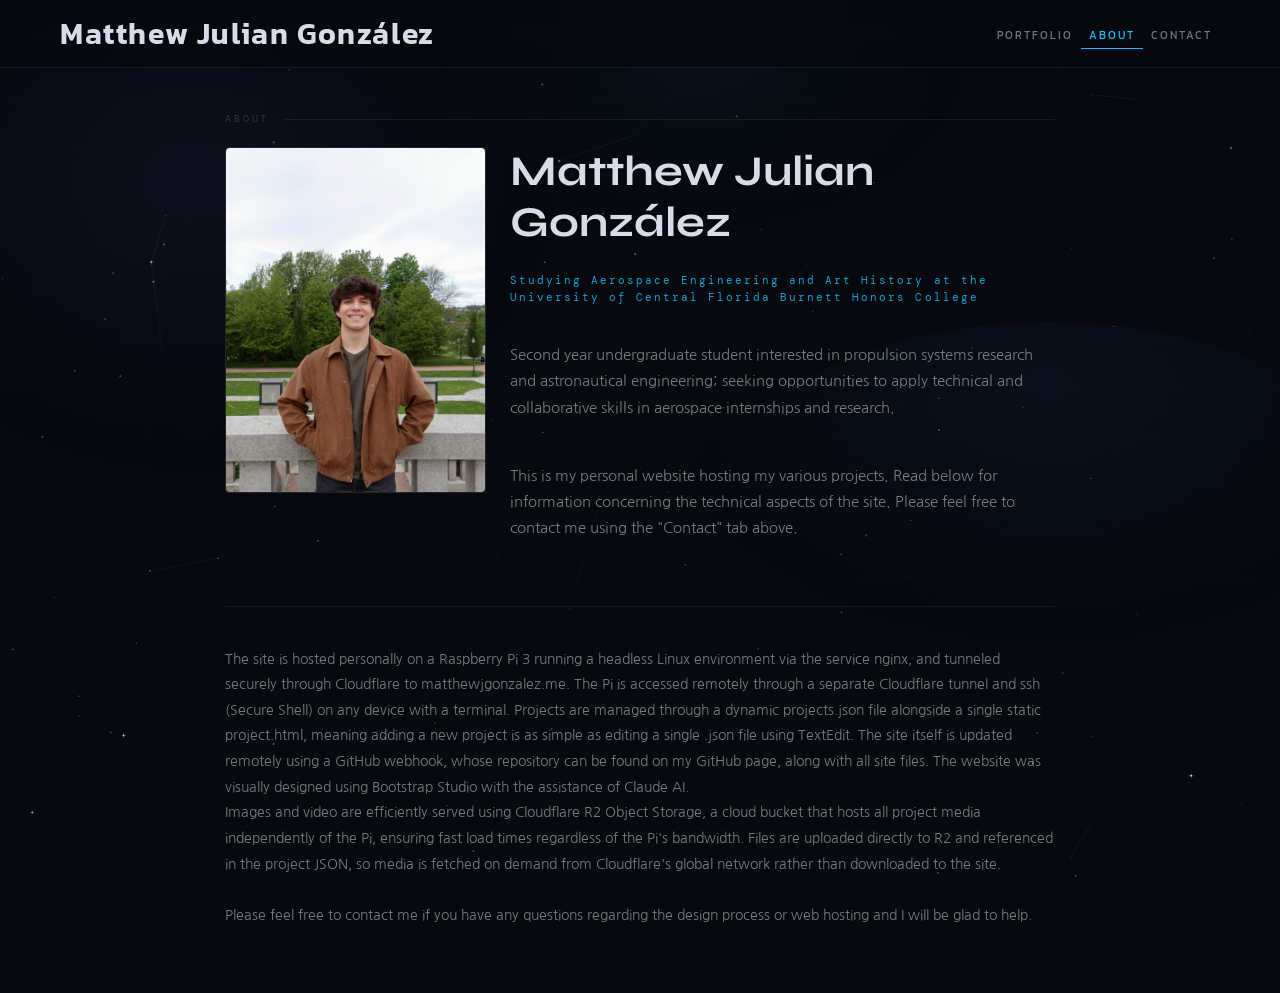
==== commit f6c03a33: "update" ====
--- a/about.html
+++ b/about.html
@@ -57,6 +57,7 @@
     </main>
     <script src="assets/bootstrap/js/bootstrap.min.js"></script>
     <script src="assets/js/main.js"></script>
+    <script src="assets/js/analytics.js" defer></script>
 </body>
 
 </html>
--- a/assets/css/custom.css
+++ b/assets/css/custom.css
@@ -472,6 +472,31 @@
   text-decoration-color: rgba(22,193,255,0.9);
 }
 
+/* ── PRIVACY NOTE (contact.html) ─────────────────────────────────── */
+/* Deliberately quiet — it should be findable, not attention-seeking.
+   Sits below the contact rows with a rule above it so it reads as a
+   footnote rather than part of the contact list. */
+
+.privacy-note {
+  max-width: 420px;
+  margin-top: 2.5rem;
+  padding-top: 1.1rem;
+  border-top: 1px solid var(--border);
+  font-size: 0.72rem;
+  line-height: 1.7;
+  color: var(--text-dim);
+}
+
+.privacy-note-label {
+  display: block;
+  font-family: 'DM Mono', monospace;
+  font-size: 0.58rem;
+  letter-spacing: 0.22em;
+  text-transform: uppercase;
+  color: var(--text-muted);
+  margin-bottom: 0.5rem;
+}
+
 /* ── SCROLLBAR ───────────────────────────────────────────────────── */
 
 ::-webkit-scrollbar {
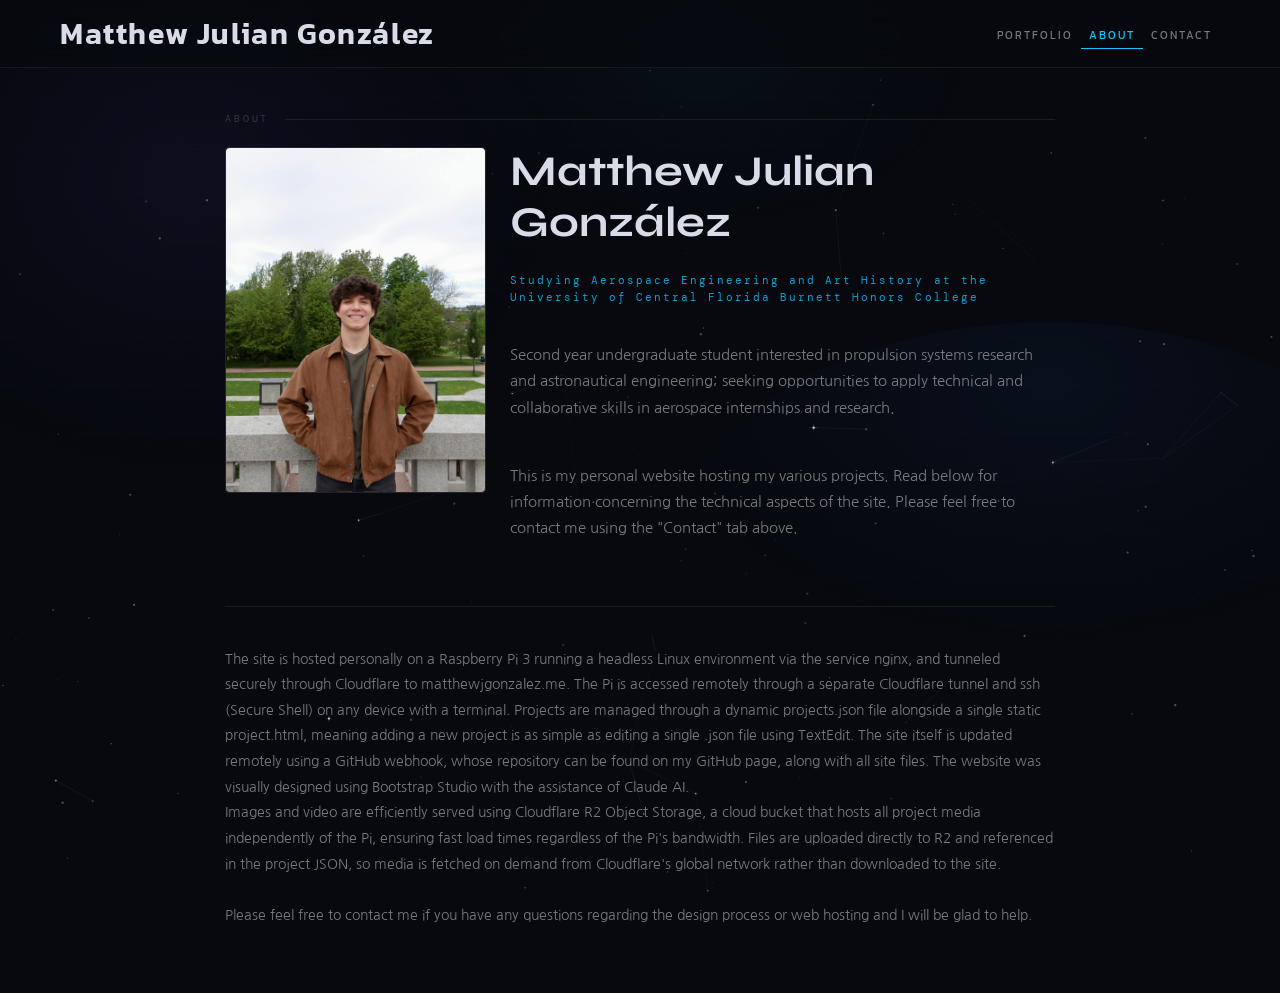
==== commit 3ef50352: "update" ====
--- a/about.html
+++ b/about.html
@@ -5,6 +5,21 @@
     <meta charset="utf-8">
     <meta name="viewport" content="width=device-width, initial-scale=1.0, shrink-to-fit=no">
     <title>Matthew J. Gonzalez — About</title>
+  <meta name="description" content="Aerospace engineering student at UCF's Burnett Honors College. Background, tools, and how this site is built.">
+  <link rel="canonical" href="https://matthewjgonzalez.me/about.html">
+  <meta property="og:type" content="website">
+  <meta property="og:site_name" content="Matthew Julian González">
+  <meta property="og:url" content="https://matthewjgonzalez.me/about.html">
+  <meta property="og:title" content="About — Matthew Julian González">
+  <meta property="og:description" content="Aerospace engineering student at UCF's Burnett Honors College. Background, tools, and how this site is built.">
+  <meta property="og:image" content="https://matthewjgonzalez.me/assets/img/og-card.jpg">
+  <meta property="og:image:width" content="1200">
+  <meta property="og:image:height" content="630">
+  <meta property="og:image:alt" content="Matthew Julian González — engineering portfolio">
+  <meta name="twitter:card" content="summary_large_image">
+  <meta name="twitter:title" content="About — Matthew Julian González">
+  <meta name="twitter:description" content="Aerospace engineering student at UCF's Burnett Honors College. Background, tools, and how this site is built.">
+  <meta name="twitter:image" content="https://matthewjgonzalez.me/assets/img/og-card.jpg">
     <link rel="apple-touch-icon" type="image/png" sizes="180x180" href="assets/img/favicon-180.png">
     <link rel="icon" type="image/png" sizes="16x16" href="assets/img/favicon-16.png">
     <link rel="icon" type="image/png" sizes="16x16" href="assets/img/favicon-16.png" media="(prefers-color-scheme: dark)">
